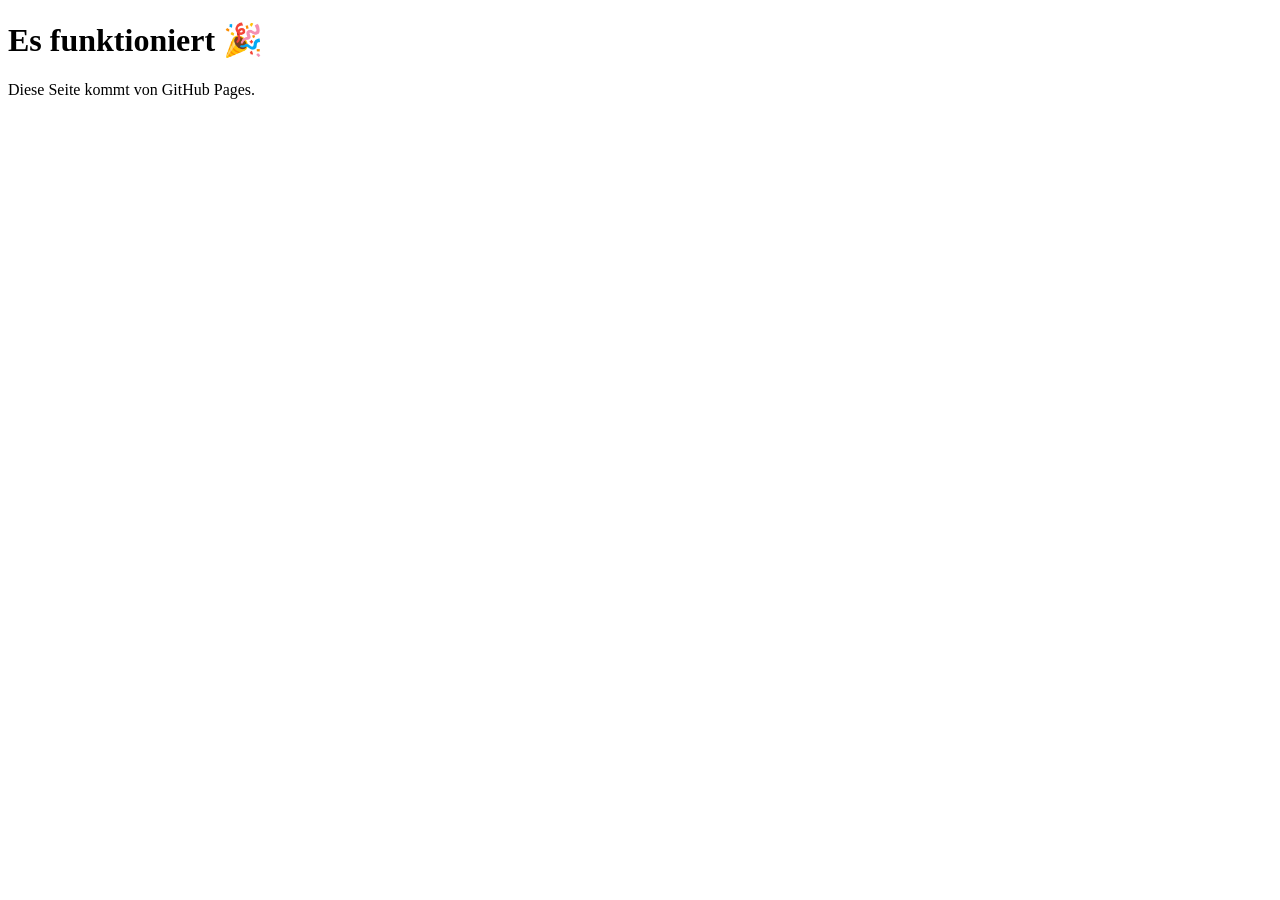
==== index.html @ d81ad11b "Create index.html" ====
<!DOCTYPE html>
<html lang="de">
<head>
  <meta charset="UTF-8">
  <title>Lernland Übungen</title>
</head>
<body>
  <h1>Es funktioniert 🎉</h1>
  <p>Diese Seite kommt von GitHub Pages.</p>
</body>
</html>
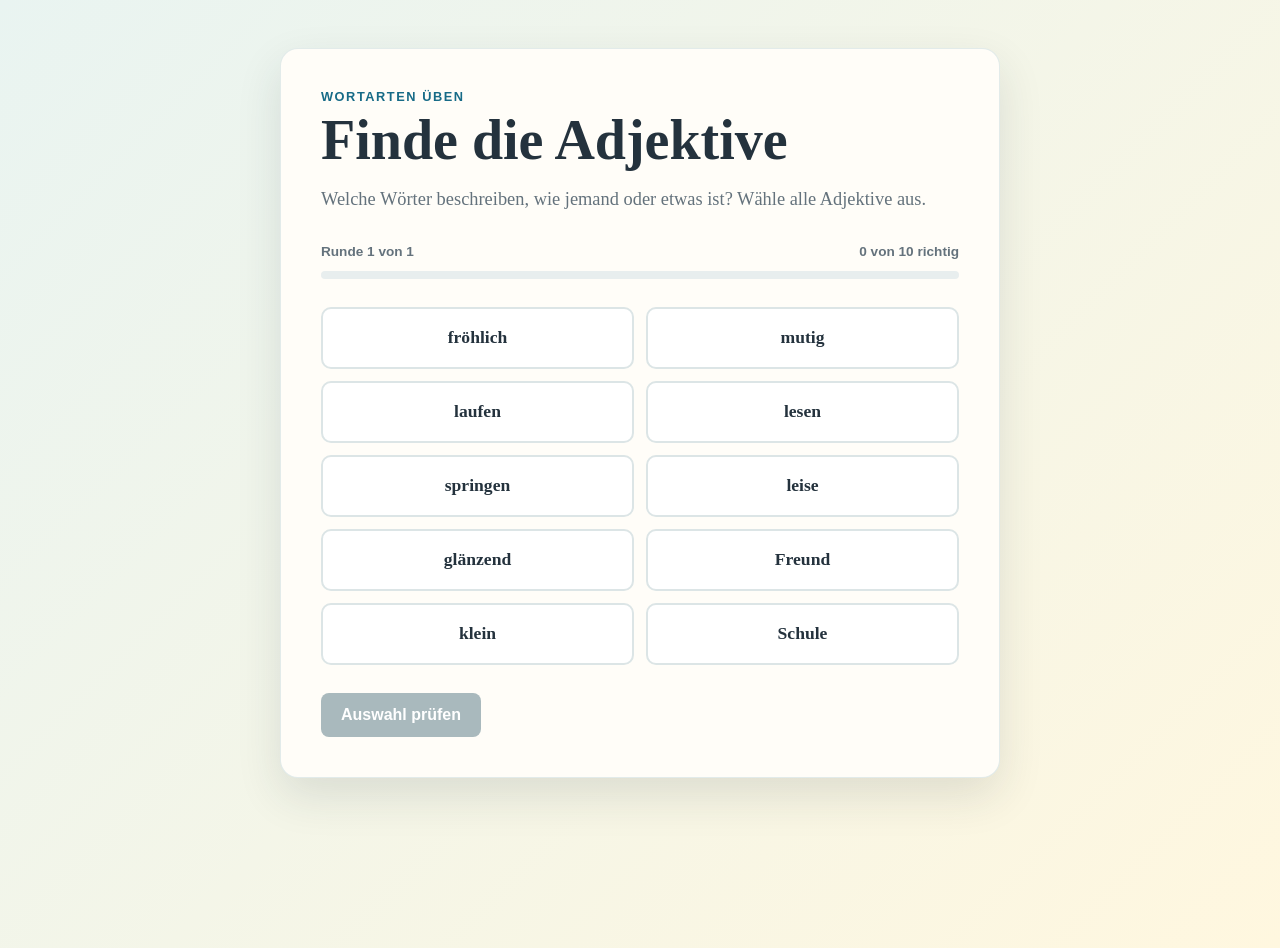
==== commit 0e9d4f56: "Update index.html" ====
--- a/index.html
+++ b/index.html
@@ -2,10 +2,259 @@
 <html lang="de">
 <head>
   <meta charset="UTF-8">
-  <title>Lernland Übungen</title>
+  <meta name="viewport" content="width=device-width, initial-scale=1.0">
+  <title>Adjektive finden | Lernland</title>
+  <style>
+    :root {
+      --ink: #24323d;
+      --muted: #64727c;
+      --paper: #fffdf8;
+      --blue: #176b87;
+      --blue-dark: #0e4c61;
+      --yellow: #ffd166;
+      --green: #237a57;
+      --red: #b64d4d;
+      --line: #dce5e6;
+    }
+
+    * { box-sizing: border-box; }
+
+    body {
+      margin: 0;
+      min-height: 100vh;
+      color: var(--ink);
+      background: linear-gradient(135deg, #e9f4f1, #fff7df);
+      font-family: Georgia, "Times New Roman", serif;
+    }
+
+    main {
+      width: min(720px, calc(100% - 32px));
+      margin: 48px auto;
+      padding: 40px;
+      background: var(--paper);
+      border: 1px solid rgba(23, 107, 135, 0.12);
+      border-radius: 18px;
+      box-shadow: 0 18px 45px rgba(36, 50, 61, 0.12);
+    }
+
+    .eyebrow {
+      margin: 0 0 8px;
+      color: var(--blue);
+      font: 700 0.8rem/1.2 Arial, sans-serif;
+      letter-spacing: 0.12em;
+      text-transform: uppercase;
+    }
+
+    h1 {
+      margin: 0;
+      font-size: clamp(2rem, 6vw, 3.5rem);
+      line-height: 1;
+    }
+
+    .intro {
+      margin: 18px 0 30px;
+      color: var(--muted);
+      font-size: 1.15rem;
+      line-height: 1.5;
+    }
+
+    .progress {
+      display: flex;
+      justify-content: space-between;
+      gap: 16px;
+      margin-bottom: 12px;
+      color: var(--muted);
+      font: 700 0.85rem Arial, sans-serif;
+    }
+
+    .progress-bar {
+      height: 8px;
+      overflow: hidden;
+      background: #e8eeee;
+      border-radius: 10px;
+    }
+
+    .progress-bar span {
+      display: block;
+      width: 0;
+      height: 100%;
+      background: var(--yellow);
+      transition: width 250ms ease;
+    }
+
+    .word-list {
+      display: grid;
+      grid-template-columns: repeat(2, 1fr);
+      gap: 12px;
+      margin: 28px 0;
+    }
+
+    .word {
+      min-height: 62px;
+      padding: 14px 18px;
+      color: var(--ink);
+      background: white;
+      border: 2px solid var(--line);
+      border-radius: 10px;
+      cursor: pointer;
+      font: 700 1.1rem Georgia, "Times New Roman", serif;
+      transition: border-color 150ms ease, background 150ms ease, transform 150ms ease;
+    }
+
+    .word:hover { border-color: var(--blue); transform: translateY(-2px); }
+    .word.selected { color: var(--blue-dark); background: #e5f4f2; border-color: var(--blue); }
+    .word.correct { color: #14563d; background: #e3f5e8; border-color: var(--green); }
+    .word.incorrect { color: #8a3333; background: #fbe8e5; border-color: var(--red); }
+    .word:disabled { cursor: default; }
+    .word:disabled:hover { transform: none; }
+
+    .actions {
+      display: flex;
+      flex-wrap: wrap;
+      align-items: center;
+      gap: 12px;
+    }
+
+    button.action {
+      padding: 13px 20px;
+      color: white;
+      background: var(--blue);
+      border: 0;
+      border-radius: 8px;
+      cursor: pointer;
+      font: 700 1rem Arial, sans-serif;
+    }
+
+    button.action:hover { background: var(--blue-dark); }
+    button.action:disabled { background: #a9b9bd; cursor: not-allowed; }
+
+    #feedback {
+      min-height: 1.5em;
+      margin: 0;
+      font: 700 1rem Arial, sans-serif;
+    }
+
+    #feedback.success { color: var(--green); }
+    #feedback.error { color: var(--red); }
+
+    @media (max-width: 520px) {
+      main { margin: 20px auto; padding: 26px 20px; }
+      .word-list { grid-template-columns: 1fr; }
+    }
+  </style>
 </head>
 <body>
-  <h1>Es funktioniert 🎉</h1>
-  <p>Diese Seite kommt von GitHub Pages.</p>
+  <main>
+    <p class="eyebrow">Wortarten üben</p>
+    <h1>Finde die Adjektive</h1>
+    <p class="intro">Welche Wörter beschreiben, wie jemand oder etwas ist? Wähle alle Adjektive aus.</p>
+
+    <div class="progress">
+      <span id="round-label">Runde 1 von 1</span>
+      <span id="score-label">0 von 10 richtig</span>
+    </div>
+    <div class="progress-bar" aria-hidden="true"><span id="progress-fill"></span></div>
+
+    <section aria-labelledby="word-heading">
+      <h2 id="word-heading" hidden>Wörter auswählen</h2>
+      <div class="word-list" id="word-list"></div>
+    </section>
+
+    <div class="actions">
+      <button class="action" id="check-button" type="button" disabled>Auswahl prüfen</button>
+      <button class="action" id="restart-button" type="button" hidden>Nochmal spielen</button>
+      <p id="feedback" role="status" aria-live="polite"></p>
+    </div>
+  </main>
+
+  <script>
+    const words = [
+      { text: "fröhlich", adjective: true },
+      { text: "laufen", adjective: false },
+      { text: "klein", adjective: true },
+      { text: "Schule", adjective: false },
+      { text: "glänzend", adjective: true },
+      { text: "springen", adjective: false },
+      { text: "mutig", adjective: true },
+      { text: "Freund", adjective: false },
+      { text: "leise", adjective: true },
+      { text: "lesen", adjective: false }
+    ];
+
+    const wordList = document.querySelector("#word-list");
+    const checkButton = document.querySelector("#check-button");
+    const restartButton = document.querySelector("#restart-button");
+    const feedback = document.querySelector("#feedback");
+    const scoreLabel = document.querySelector("#score-label");
+    const progressFill = document.querySelector("#progress-fill");
+    let selectedWords = new Set();
+    let roundWords = [];
+
+    function shuffleWords() {
+      roundWords = [...words];
+      for (let index = roundWords.length - 1; index > 0; index--) {
+        const randomIndex = Math.floor(Math.random() * (index + 1));
+        [roundWords[index], roundWords[randomIndex]] = [roundWords[randomIndex], roundWords[index]];
+      }
+    }
+
+    function renderWords() {
+      wordList.innerHTML = "";
+      roundWords.forEach((word, index) => {
+        const button = document.createElement("button");
+        button.className = "word";
+        button.type = "button";
+        button.textContent = word.text;
+        button.dataset.index = index;
+        button.addEventListener("click", () => {
+          selectedWords.has(index) ? selectedWords.delete(index) : selectedWords.add(index);
+          button.classList.toggle("selected", selectedWords.has(index));
+          checkButton.disabled = selectedWords.size === 0;
+          feedback.textContent = "";
+          feedback.className = "";
+        });
+        wordList.appendChild(button);
+      });
+    }
+
+    function checkAnswers() {
+      const buttons = [...wordList.children];
+      let correct = 0;
+      roundWords.forEach((word, index) => {
+        const isSelected = selectedWords.has(index);
+        const isCorrect = isSelected === word.adjective;
+        buttons[index].disabled = true;
+        buttons[index].classList.remove("selected");
+        buttons[index].classList.add(isCorrect ? "correct" : "incorrect");
+        if (isCorrect) correct++;
+      });
+      scoreLabel.textContent = `${correct} von ${words.length} richtig`;
+      progressFill.style.width = `${correct / words.length * 100}%`;
+      feedback.textContent = correct === words.length
+        ? "Alles richtig! Stark gemacht."
+        : `Du hast ${correct} von ${words.length} Wörtern richtig eingeordnet.`;
+      feedback.className = correct === words.length ? "success" : "error";
+      checkButton.hidden = true;
+      restartButton.hidden = false;
+    }
+
+    function restart() {
+      selectedWords = new Set();
+      shuffleWords();
+      checkButton.hidden = false;
+      checkButton.disabled = true;
+      restartButton.hidden = true;
+      scoreLabel.textContent = "0 von 10 richtig";
+      progressFill.style.width = "0";
+      feedback.textContent = "";
+      feedback.className = "";
+      renderWords();
+    }
+
+    checkButton.addEventListener("click", checkAnswers);
+    restartButton.addEventListener("click", restart);
+    shuffleWords();
+    renderWords();
+  </script>
 </body>
-</html>+</html>
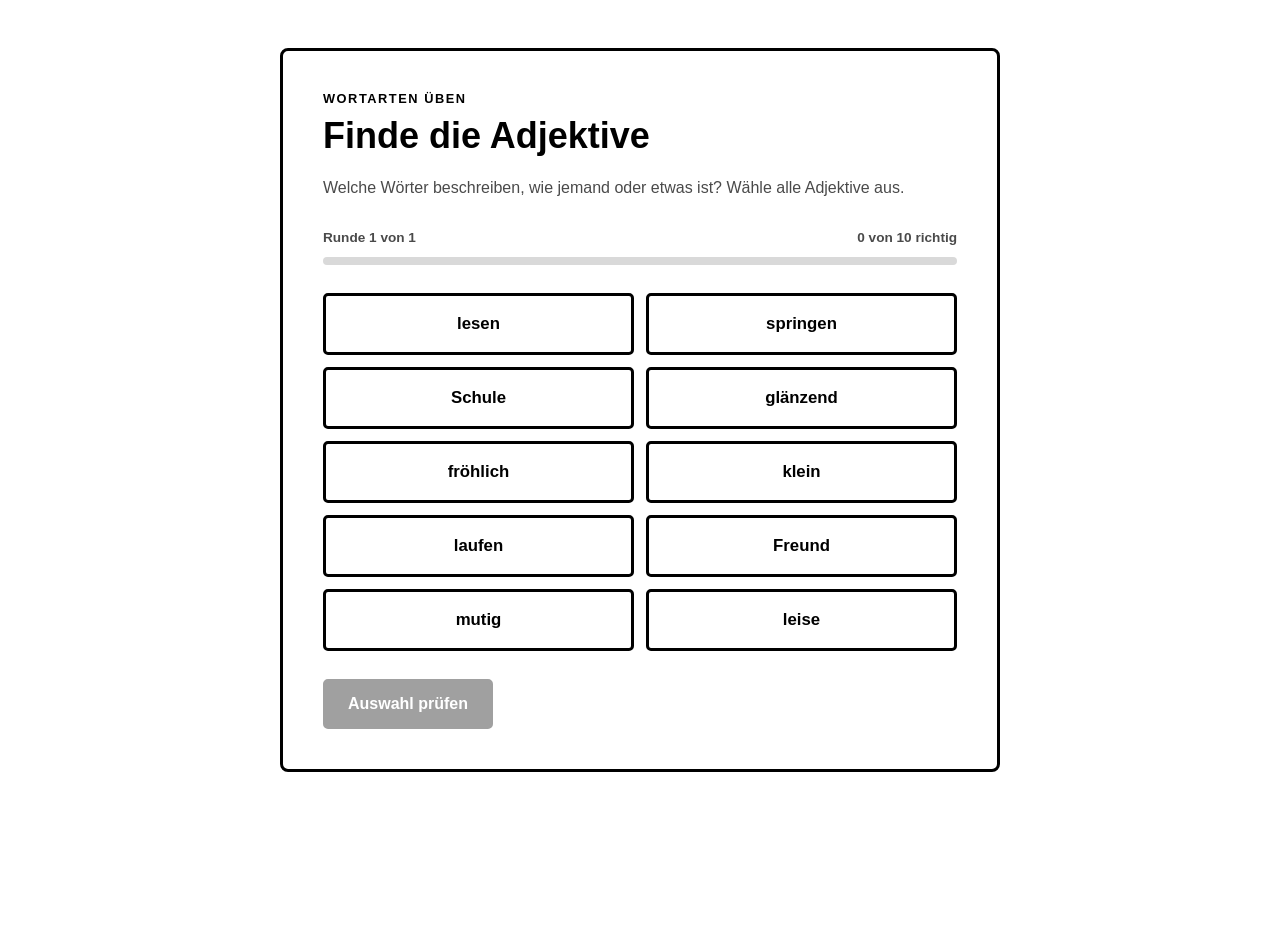
==== commit 2205410b: "puh" ====
--- a/index.html
+++ b/index.html
@@ -4,166 +4,29 @@
   <meta charset="UTF-8">
   <meta name="viewport" content="width=device-width, initial-scale=1.0">
   <title>Adjektive finden | Lernland</title>
-  <style>
-    :root {
-      --ink: #24323d;
-      --muted: #64727c;
-      --paper: #fffdf8;
-      --blue: #176b87;
-      --blue-dark: #0e4c61;
-      --yellow: #ffd166;
-      --green: #237a57;
-      --red: #b64d4d;
-      --line: #dce5e6;
-    }
+  <link rel="stylesheet" href="lernland.css">
+</head>
+<body class="ll-page">
+  <main class="ll-card">
+    <p class="ll-eyebrow">Wortarten üben</p>
+    <h1>Finde die Adjektive</h1>
+    <p class="ll-intro">Welche Wörter beschreiben, wie jemand oder etwas ist? Wähle alle Adjektive aus.</p>
 
-    * { box-sizing: border-box; }
-
-    body {
-      margin: 0;
-      min-height: 100vh;
-      color: var(--ink);
-      background: linear-gradient(135deg, #e9f4f1, #fff7df);
-      font-family: Georgia, "Times New Roman", serif;
-    }
-
-    main {
-      width: min(720px, calc(100% - 32px));
-      margin: 48px auto;
-      padding: 40px;
-      background: var(--paper);
-      border: 1px solid rgba(23, 107, 135, 0.12);
-      border-radius: 18px;
-      box-shadow: 0 18px 45px rgba(36, 50, 61, 0.12);
-    }
-
-    .eyebrow {
-      margin: 0 0 8px;
-      color: var(--blue);
-      font: 700 0.8rem/1.2 Arial, sans-serif;
-      letter-spacing: 0.12em;
-      text-transform: uppercase;
-    }
-
-    h1 {
-      margin: 0;
-      font-size: clamp(2rem, 6vw, 3.5rem);
-      line-height: 1;
-    }
-
-    .intro {
-      margin: 18px 0 30px;
-      color: var(--muted);
-      font-size: 1.15rem;
-      line-height: 1.5;
-    }
-
-    .progress {
-      display: flex;
-      justify-content: space-between;
-      gap: 16px;
-      margin-bottom: 12px;
-      color: var(--muted);
-      font: 700 0.85rem Arial, sans-serif;
-    }
-
-    .progress-bar {
-      height: 8px;
-      overflow: hidden;
-      background: #e8eeee;
-      border-radius: 10px;
-    }
-
-    .progress-bar span {
-      display: block;
-      width: 0;
-      height: 100%;
-      background: var(--yellow);
-      transition: width 250ms ease;
-    }
-
-    .word-list {
-      display: grid;
-      grid-template-columns: repeat(2, 1fr);
-      gap: 12px;
-      margin: 28px 0;
-    }
-
-    .word {
-      min-height: 62px;
-      padding: 14px 18px;
-      color: var(--ink);
-      background: white;
-      border: 2px solid var(--line);
-      border-radius: 10px;
-      cursor: pointer;
-      font: 700 1.1rem Georgia, "Times New Roman", serif;
-      transition: border-color 150ms ease, background 150ms ease, transform 150ms ease;
-    }
-
-    .word:hover { border-color: var(--blue); transform: translateY(-2px); }
-    .word.selected { color: var(--blue-dark); background: #e5f4f2; border-color: var(--blue); }
-    .word.correct { color: #14563d; background: #e3f5e8; border-color: var(--green); }
-    .word.incorrect { color: #8a3333; background: #fbe8e5; border-color: var(--red); }
-    .word:disabled { cursor: default; }
-    .word:disabled:hover { transform: none; }
-
-    .actions {
-      display: flex;
-      flex-wrap: wrap;
-      align-items: center;
-      gap: 12px;
-    }
-
-    button.action {
-      padding: 13px 20px;
-      color: white;
-      background: var(--blue);
-      border: 0;
-      border-radius: 8px;
-      cursor: pointer;
-      font: 700 1rem Arial, sans-serif;
-    }
-
-    button.action:hover { background: var(--blue-dark); }
-    button.action:disabled { background: #a9b9bd; cursor: not-allowed; }
-
-    #feedback {
-      min-height: 1.5em;
-      margin: 0;
-      font: 700 1rem Arial, sans-serif;
-    }
-
-    #feedback.success { color: var(--green); }
-    #feedback.error { color: var(--red); }
-
-    @media (max-width: 520px) {
-      main { margin: 20px auto; padding: 26px 20px; }
-      .word-list { grid-template-columns: 1fr; }
-    }
-  </style>
-</head>
-<body>
-  <main>
-    <p class="eyebrow">Wortarten üben</p>
-    <h1>Finde die Adjektive</h1>
-    <p class="intro">Welche Wörter beschreiben, wie jemand oder etwas ist? Wähle alle Adjektive aus.</p>
-
-    <div class="progress">
+    <div class="ll-progress">
       <span id="round-label">Runde 1 von 1</span>
       <span id="score-label">0 von 10 richtig</span>
     </div>
-    <div class="progress-bar" aria-hidden="true"><span id="progress-fill"></span></div>
+    <div class="ll-progress-bar" aria-hidden="true"><span id="progress-fill"></span></div>
 
     <section aria-labelledby="word-heading">
-      <h2 id="word-heading" hidden>Wörter auswählen</h2>
-      <div class="word-list" id="word-list"></div>
+      <h2 id="word-heading" class="ll-visually-hidden">Wörter auswählen</h2>
+      <div class="ll-grid" id="word-list"></div>
     </section>
 
-    <div class="actions">
-      <button class="action" id="check-button" type="button" disabled>Auswahl prüfen</button>
-      <button class="action" id="restart-button" type="button" hidden>Nochmal spielen</button>
-      <p id="feedback" role="status" aria-live="polite"></p>
+    <div class="ll-actions">
+      <button class="ll-btn" id="check-button" type="button" disabled>Auswahl prüfen</button>
+      <button class="ll-btn ll-btn--ghost" id="restart-button" type="button" hidden>Nochmal spielen</button>
+      <p class="ll-feedback" id="feedback" role="status" aria-live="polite"></p>
     </div>
   </main>
 
@@ -202,16 +65,16 @@
       wordList.innerHTML = "";
       roundWords.forEach((word, index) => {
         const button = document.createElement("button");
-        button.className = "word";
+        button.className = "ll-tile";
         button.type = "button";
         button.textContent = word.text;
         button.dataset.index = index;
         button.addEventListener("click", () => {
           selectedWords.has(index) ? selectedWords.delete(index) : selectedWords.add(index);
-          button.classList.toggle("selected", selectedWords.has(index));
+          button.classList.toggle("is-selected", selectedWords.has(index));
           checkButton.disabled = selectedWords.size === 0;
           feedback.textContent = "";
-          feedback.className = "";
+          feedback.className = "ll-feedback";
         });
         wordList.appendChild(button);
       });
@@ -224,8 +87,8 @@
         const isSelected = selectedWords.has(index);
         const isCorrect = isSelected === word.adjective;
         buttons[index].disabled = true;
-        buttons[index].classList.remove("selected");
-        buttons[index].classList.add(isCorrect ? "correct" : "incorrect");
+        buttons[index].classList.remove("is-selected");
+        buttons[index].classList.add(isCorrect ? "is-correct" : "is-incorrect");
         if (isCorrect) correct++;
       });
       scoreLabel.textContent = `${correct} von ${words.length} richtig`;
@@ -233,7 +96,7 @@
       feedback.textContent = correct === words.length
         ? "Alles richtig! Stark gemacht."
         : `Du hast ${correct} von ${words.length} Wörtern richtig eingeordnet.`;
-      feedback.className = correct === words.length ? "success" : "error";
+      feedback.className = correct === words.length ? "ll-feedback is-success" : "ll-feedback is-error";
       checkButton.hidden = true;
       restartButton.hidden = false;
     }
@@ -247,7 +110,7 @@
       scoreLabel.textContent = "0 von 10 richtig";
       progressFill.style.width = "0";
       feedback.textContent = "";
-      feedback.className = "";
+      feedback.className = "ll-feedback";
       renderWords();
     }
 
--- a/lernland.css
+++ b/lernland.css
@@ -0,0 +1,175 @@
+:root {
+  --ll-ink: #000000;
+  --ll-muted: #4a4a4a;
+  --ll-paper: #ffffff;
+  --ll-page-bg: #ffffff;
+  --ll-line: #000000;
+  --ll-line-soft: #d9d9d9;
+  --ll-accent: #ee5522;
+  --ll-success: #237a57;
+  --ll-success-bg: #e5f4ec;
+  --ll-error: #cf2e2e;
+  --ll-error-bg: #fdeaea;
+  --ll-font-ui: -apple-system, BlinkMacSystemFont, "Segoe UI", Roboto, Oxygen-Sans, Ubuntu, Cantarell, "Helvetica Neue", sans-serif;
+  --ll-border-width: 3px;
+  --ll-radius: 8px;
+  --ll-radius-sm: 5px;
+}
+
+*, *::before, *::after { box-sizing: border-box; }
+
+body.ll-page {
+  margin: 0;
+  min-height: 100vh;
+  color: var(--ll-ink);
+  background: var(--ll-page-bg);
+  font-family: var(--ll-font-ui);
+  font-size: 1.125rem;
+  line-height: 1.5;
+}
+
+.ll-card {
+  width: min(720px, calc(100% - 32px));
+  margin: 48px auto;
+  padding: 40px;
+  background: var(--ll-paper);
+  border: var(--ll-border-width) solid var(--ll-line);
+  border-radius: var(--ll-radius);
+}
+
+.ll-eyebrow {
+  margin: 0 0 8px;
+  color: var(--ll-ink);
+  font: 700 0.8rem/1.2 var(--ll-font-ui);
+  letter-spacing: 0.12em;
+  text-transform: uppercase;
+}
+
+.ll-card h1 {
+  margin: 0;
+  color: var(--ll-ink);
+  font-family: var(--ll-font-ui);
+  font-weight: 700;
+  font-size: clamp(1.75rem, 4vw, 2.25rem);
+  line-height: 1.2;
+}
+
+.ll-intro {
+  margin: 18px 0 30px;
+  color: var(--ll-muted);
+  font-size: 1rem;
+  line-height: 1.5;
+}
+
+.ll-progress {
+  display: flex;
+  justify-content: space-between;
+  gap: 16px;
+  margin-bottom: 12px;
+  color: var(--ll-muted);
+  font: 700 0.85rem var(--ll-font-ui);
+}
+
+.ll-progress-bar {
+  height: 8px;
+  overflow: hidden;
+  background: var(--ll-line-soft);
+  border-radius: 10px;
+}
+
+.ll-progress-bar > span {
+  display: block;
+  width: 0;
+  height: 100%;
+  background: var(--ll-accent);
+  transition: width 250ms ease;
+}
+
+.ll-grid {
+  display: grid;
+  grid-template-columns: repeat(var(--ll-grid-cols, 2), 1fr);
+  gap: 12px;
+  margin: 28px 0;
+}
+
+.ll-tile {
+  min-height: 62px;
+  padding: 14px 18px;
+  color: var(--ll-ink);
+  background: var(--ll-paper);
+  border: var(--ll-border-width) solid var(--ll-line);
+  border-radius: var(--ll-radius-sm);
+  cursor: pointer;
+  font: 700 1.05rem var(--ll-font-ui);
+  transition: transform 0.2s ease, box-shadow 0.2s ease, background 0.2s ease, border-color 0.2s ease;
+}
+
+.ll-tile:hover { transform: scale(1.03); box-shadow: 0 4px 12px rgba(0, 0, 0, 0.15); }
+.ll-tile.is-selected { background: #d4d4d4; border-width: calc(var(--ll-border-width) + 1px); }
+.ll-tile.is-correct { color: var(--ll-success); background: var(--ll-success-bg); border-color: var(--ll-success); }
+.ll-tile.is-incorrect { color: var(--ll-error); background: var(--ll-error-bg); border-color: var(--ll-error); }
+.ll-tile:disabled { cursor: default; }
+.ll-tile:disabled:hover { transform: none; box-shadow: none; }
+
+.ll-actions {
+  display: flex;
+  flex-wrap: wrap;
+  align-items: center;
+  gap: 12px;
+}
+
+.ll-btn {
+  padding: 13px 22px;
+  color: var(--ll-paper);
+  background: var(--ll-ink);
+  border: var(--ll-border-width) solid var(--ll-ink);
+  border-radius: var(--ll-radius-sm);
+  cursor: pointer;
+  font: 700 1rem var(--ll-font-ui);
+}
+
+.ll-btn:hover { background: #262626; }
+.ll-btn:disabled { background: #a0a0a0; border-color: #a0a0a0; cursor: not-allowed; }
+
+.ll-btn--ghost {
+  background: var(--ll-paper);
+  color: var(--ll-ink);
+}
+
+.ll-btn--ghost:hover { background: #f6f6f6; }
+
+.ll-input {
+  padding: 12px 14px;
+  border: var(--ll-border-width) solid var(--ll-line);
+  border-radius: var(--ll-radius-sm);
+  font: inherit;
+  color: var(--ll-ink);
+}
+
+.ll-input:focus { outline: none; background: #f6f6f6; }
+
+.ll-feedback {
+  min-height: 1.5em;
+  margin: 0;
+  font: 700 1rem var(--ll-font-ui);
+}
+
+.ll-feedback.is-success { color: var(--ll-success); }
+.ll-feedback.is-error { color: var(--ll-error); }
+
+.ll-visually-hidden {
+  position: absolute;
+  width: 1px;
+  height: 1px;
+  padding: 0;
+  margin: -1px;
+  overflow: hidden;
+  clip: rect(0, 0, 0, 0);
+  white-space: nowrap;
+  border: 0;
+}
+
+@media (max-width: 520px) {
+  .ll-card { margin: 20px auto; padding: 26px 20px; }
+  .ll-grid { grid-template-columns: 1fr; }
+}
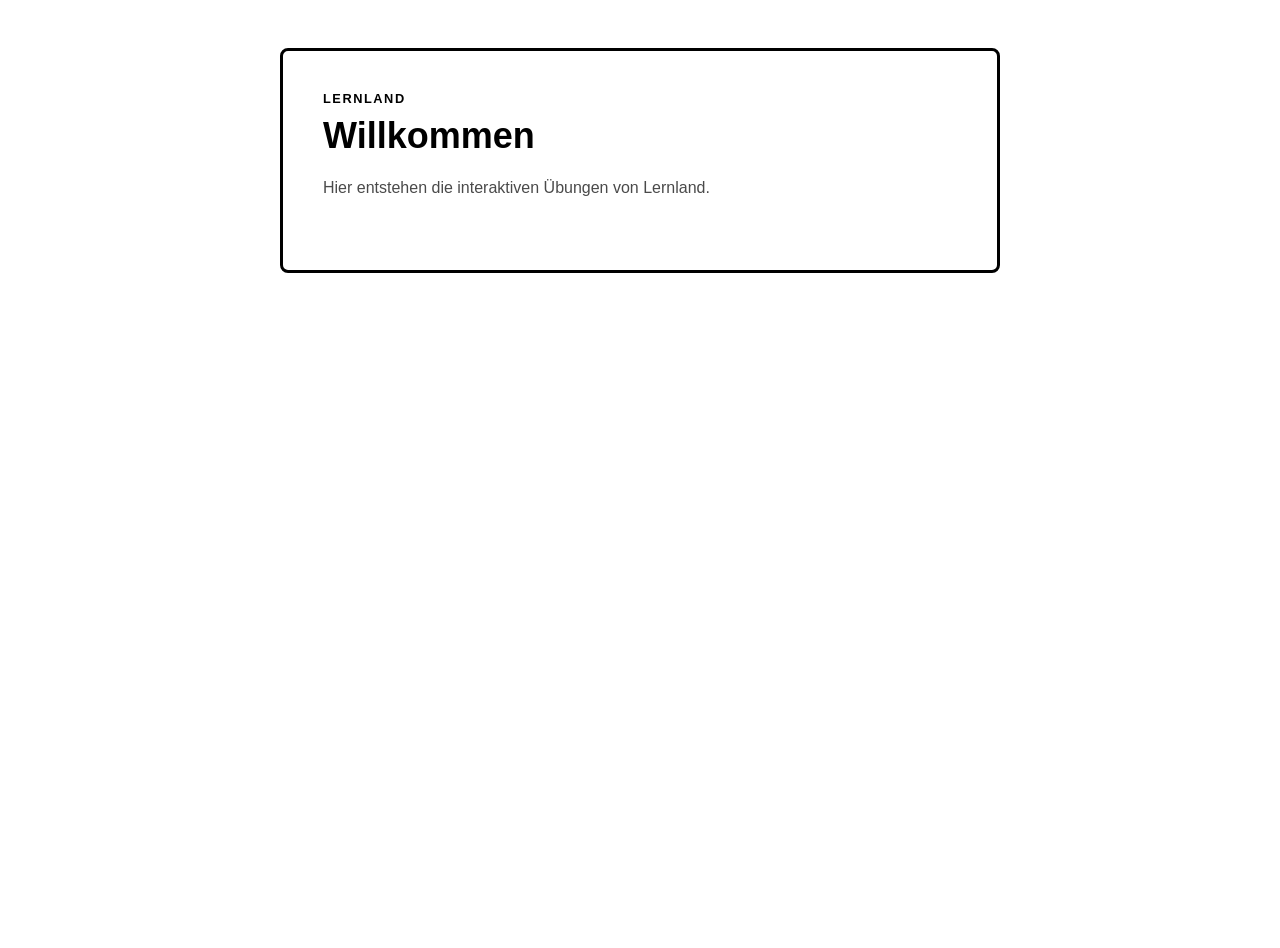
==== commit 19aa7b65: "index verändert & struktur" ====
--- a/index.html
+++ b/index.html
@@ -3,121 +3,14 @@
 <head>
   <meta charset="UTF-8">
   <meta name="viewport" content="width=device-width, initial-scale=1.0">
-  <title>Adjektive finden | Lernland</title>
+  <title>Willkommen | Lernland</title>
   <link rel="stylesheet" href="lernland.css">
 </head>
 <body class="ll-page">
   <main class="ll-card">
-    <p class="ll-eyebrow">Wortarten üben</p>
-    <h1>Finde die Adjektive</h1>
-    <p class="ll-intro">Welche Wörter beschreiben, wie jemand oder etwas ist? Wähle alle Adjektive aus.</p>
-
-    <div class="ll-progress">
-      <span id="round-label">Runde 1 von 1</span>
-      <span id="score-label">0 von 10 richtig</span>
-    </div>
-    <div class="ll-progress-bar" aria-hidden="true"><span id="progress-fill"></span></div>
-
-    <section aria-labelledby="word-heading">
-      <h2 id="word-heading" class="ll-visually-hidden">Wörter auswählen</h2>
-      <div class="ll-grid" id="word-list"></div>
-    </section>
-
-    <div class="ll-actions">
-      <button class="ll-btn" id="check-button" type="button" disabled>Auswahl prüfen</button>
-      <button class="ll-btn ll-btn--ghost" id="restart-button" type="button" hidden>Nochmal spielen</button>
-      <p class="ll-feedback" id="feedback" role="status" aria-live="polite"></p>
-    </div>
+    <p class="ll-eyebrow">Lernland</p>
+    <h1>Willkommen</h1>
+    <p class="ll-intro">Hier entstehen die interaktiven Übungen von Lernland.</p>
   </main>
-
-  <script>
-    const words = [
-      { text: "fröhlich", adjective: true },
-      { text: "laufen", adjective: false },
-      { text: "klein", adjective: true },
-      { text: "Schule", adjective: false },
-      { text: "glänzend", adjective: true },
-      { text: "springen", adjective: false },
-      { text: "mutig", adjective: true },
-      { text: "Freund", adjective: false },
-      { text: "leise", adjective: true },
-      { text: "lesen", adjective: false }
-    ];
-
-    const wordList = document.querySelector("#word-list");
-    const checkButton = document.querySelector("#check-button");
-    const restartButton = document.querySelector("#restart-button");
-    const feedback = document.querySelector("#feedback");
-    const scoreLabel = document.querySelector("#score-label");
-    const progressFill = document.querySelector("#progress-fill");
-    let selectedWords = new Set();
-    let roundWords = [];
-
-    function shuffleWords() {
-      roundWords = [...words];
-      for (let index = roundWords.length - 1; index > 0; index--) {
-        const randomIndex = Math.floor(Math.random() * (index + 1));
-        [roundWords[index], roundWords[randomIndex]] = [roundWords[randomIndex], roundWords[index]];
-      }
-    }
-
-    function renderWords() {
-      wordList.innerHTML = "";
-      roundWords.forEach((word, index) => {
-        const button = document.createElement("button");
-        button.className = "ll-tile";
-        button.type = "button";
-        button.textContent = word.text;
-        button.dataset.index = index;
-        button.addEventListener("click", () => {
-          selectedWords.has(index) ? selectedWords.delete(index) : selectedWords.add(index);
-          button.classList.toggle("is-selected", selectedWords.has(index));
-          checkButton.disabled = selectedWords.size === 0;
-          feedback.textContent = "";
-          feedback.className = "ll-feedback";
-        });
-        wordList.appendChild(button);
-      });
-    }
-
-    function checkAnswers() {
-      const buttons = [...wordList.children];
-      let correct = 0;
-      roundWords.forEach((word, index) => {
-        const isSelected = selectedWords.has(index);
-        const isCorrect = isSelected === word.adjective;
-        buttons[index].disabled = true;
-        buttons[index].classList.remove("is-selected");
-        buttons[index].classList.add(isCorrect ? "is-correct" : "is-incorrect");
-        if (isCorrect) correct++;
-      });
-      scoreLabel.textContent = `${correct} von ${words.length} richtig`;
-      progressFill.style.width = `${correct / words.length * 100}%`;
-      feedback.textContent = correct === words.length
-        ? "Alles richtig! Stark gemacht."
-        : `Du hast ${correct} von ${words.length} Wörtern richtig eingeordnet.`;
-      feedback.className = correct === words.length ? "ll-feedback is-success" : "ll-feedback is-error";
-      checkButton.hidden = true;
-      restartButton.hidden = false;
-    }
-
-    function restart() {
-      selectedWords = new Set();
-      shuffleWords();
-      checkButton.hidden = false;
-      checkButton.disabled = true;
-      restartButton.hidden = true;
-      scoreLabel.textContent = "0 von 10 richtig";
-      progressFill.style.width = "0";
-      feedback.textContent = "";
-      feedback.className = "ll-feedback";
-      renderWords();
-    }
-
-    checkButton.addEventListener("click", checkAnswers);
-    restartButton.addEventListener("click", restart);
-    shuffleWords();
-    renderWords();
-  </script>
 </body>
 </html>
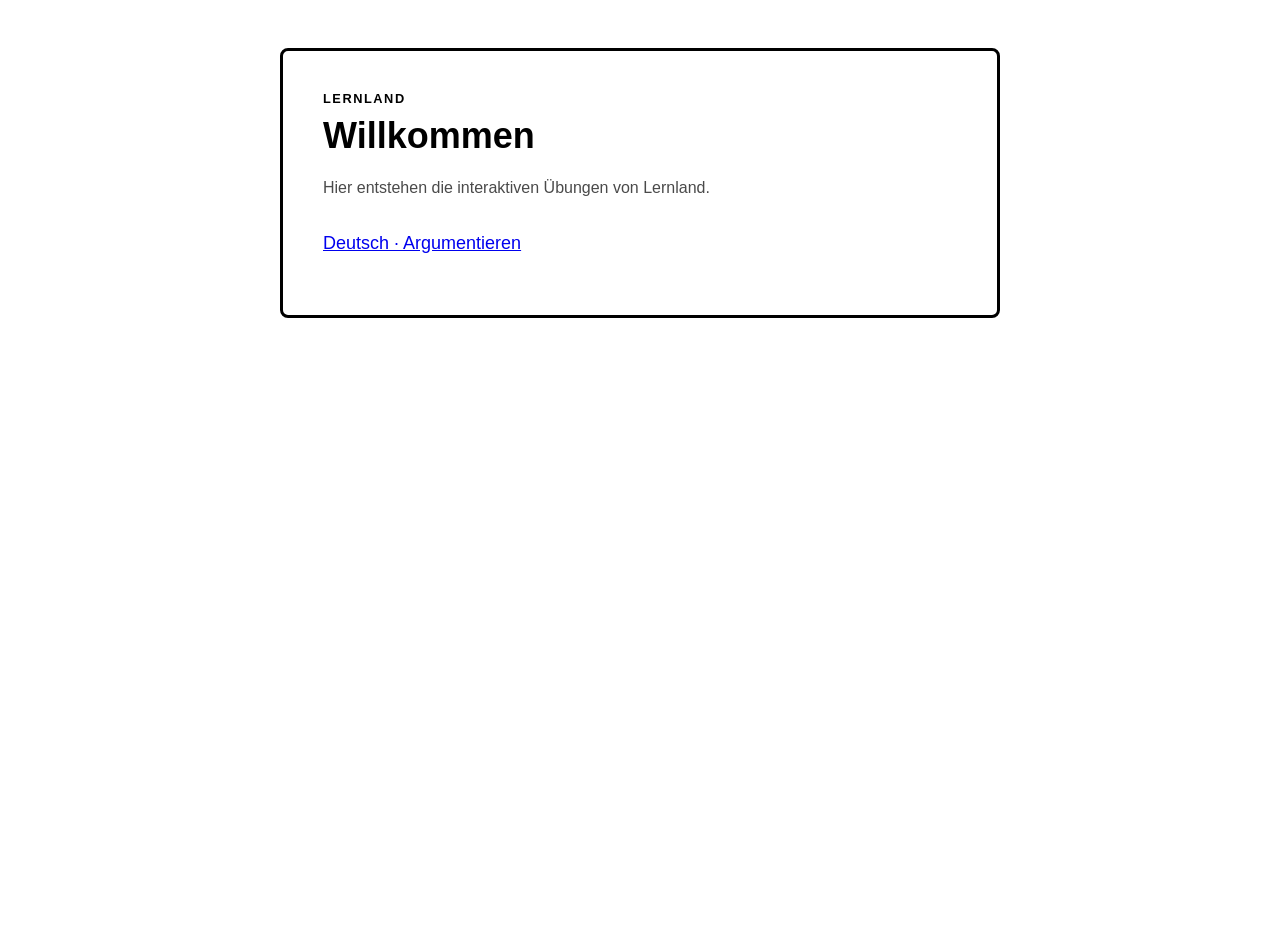
==== commit d4d63579: "Übung" ====
--- a/index.html
+++ b/index.html
@@ -11,6 +11,7 @@
     <p class="ll-eyebrow">Lernland</p>
     <h1>Willkommen</h1>
     <p class="ll-intro">Hier entstehen die interaktiven Übungen von Lernland.</p>
+    <p><a href="Deutsch/Argumentieren/index.html">Deutsch · Argumentieren</a></p>
   </main>
 </body>
 </html>
--- a/lernland.css
+++ b/lernland.css
@@ -10,6 +10,9 @@
   --ll-success-bg: #e5f4ec;
   --ll-error: #cf2e2e;
   --ll-error-bg: #fdeaea;
+  --ll-standpunkt-bg: #f9d6d3;
+  --ll-argument-bg: #cfe2f3;
+  --ll-beispiel-bg: #d2f2e3;
   --ll-font-ui: -apple-system, BlinkMacSystemFont, "Segoe UI", Roboto, Oxygen-Sans, Ubuntu, Cantarell, "Helvetica Neue", sans-serif;
   --ll-border-width: 3px;
   --ll-radius: 8px;
@@ -36,6 +39,8 @@
   border: var(--ll-border-width) solid var(--ll-line);
   border-radius: var(--ll-radius);
 }
+
+.ll-card--wide { width: min(960px, calc(100% - 32px)); }
 
 .ll-eyebrow {
   margin: 0 0 8px;
@@ -156,6 +161,91 @@
 
 .ll-feedback.is-success { color: var(--ll-success); }
 .ll-feedback.is-error { color: var(--ll-error); }
+
+.ll-box {
+  padding: 16px 18px;
+  border: var(--ll-border-width) solid var(--ll-ink);
+  border-radius: 14px;
+  text-align: center;
+}
+
+.ll-box--standpunkt { background: var(--ll-standpunkt-bg); }
+.ll-box--argument { background: var(--ll-argument-bg); }
+.ll-box--beispiel { background: var(--ll-beispiel-bg); }
+
+.ll-box-icon {
+  width: 36px;
+  height: 36px;
+  margin: 0 auto 6px;
+  color: var(--ll-ink);
+}
+
+.ll-box-icon svg { display: block; width: 100%; height: 100%; }
+
+.ll-box-title {
+  margin: 0 0 4px;
+  font-weight: 700;
+  font-size: 1rem;
+}
+
+.ll-box-text {
+  margin: 0;
+  font-size: 0.9rem;
+  line-height: 1.4;
+}
+
+.ll-arrow {
+  text-align: center;
+  font-size: 1.5rem;
+  font-weight: 700;
+  line-height: 1;
+  margin: 2px 0;
+}
+
+.ll-arg-card {
+  position: relative;
+  display: flex;
+  flex-direction: column;
+  gap: 2px;
+  width: 100%;
+  padding: 6px;
+  border: var(--ll-border-width) solid transparent;
+  border-radius: 18px;
+  background: none;
+  cursor: pointer;
+  font: inherit;
+  color: inherit;
+  text-align: inherit;
+  transition: transform 0.2s ease, border-color 0.2s ease, box-shadow 0.2s ease;
+}
+
+.ll-arg-card:hover { transform: scale(1.02); box-shadow: 0 4px 12px rgba(0, 0, 0, 0.15); }
+.ll-arg-card.is-selected { border-color: var(--ll-ink); }
+.ll-arg-card.is-correct { border-color: var(--ll-success); }
+.ll-arg-card.is-incorrect { border-color: var(--ll-error); }
+.ll-arg-card.is-missed { border-style: dashed; border-color: var(--ll-muted); }
+.ll-arg-card:disabled { cursor: default; }
+.ll-arg-card:disabled:hover { transform: none; box-shadow: none; }
+
+.ll-arg-card-badge {
+  position: absolute;
+  top: -10px;
+  right: -10px;
+  width: 28px;
+  height: 28px;
+  border-radius: 50%;
+  border: 2px solid var(--ll-paper);
+  background: var(--ll-ink);
+  color: var(--ll-paper);
+  display: flex;
+  align-items: center;
+  justify-content: center;
+  font-weight: 700;
+}
+
+.ll-arg-card:not(.is-selected) .ll-arg-card-badge { display: none; }
+.ll-arg-card.is-correct .ll-arg-card-badge { background: var(--ll-success); }
+.ll-arg-card.is-incorrect .ll-arg-card-badge { background: var(--ll-error); }
 
 .ll-visually-hidden {
   position: absolute;
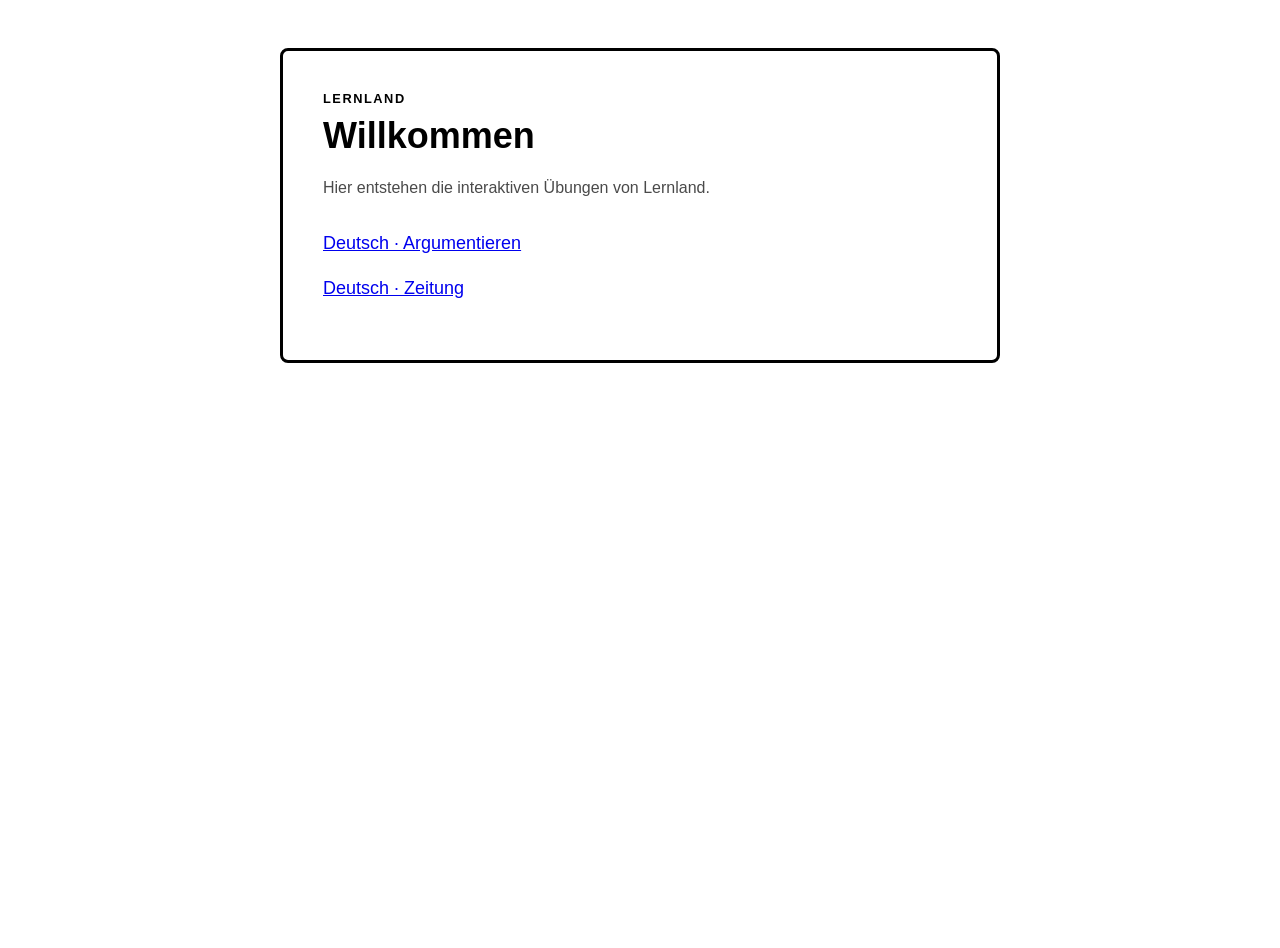
==== commit ad0200ea: "struktur geändert" ====
--- a/index.html
+++ b/index.html
@@ -12,6 +12,7 @@
     <h1>Willkommen</h1>
     <p class="ll-intro">Hier entstehen die interaktiven Übungen von Lernland.</p>
     <p><a href="Deutsch/Argumentieren/index.html">Deutsch · Argumentieren</a></p>
+    <p><a href="Deutsch/Zeitung/index.html">Deutsch · Zeitung</a></p>
   </main>
 </body>
 </html>
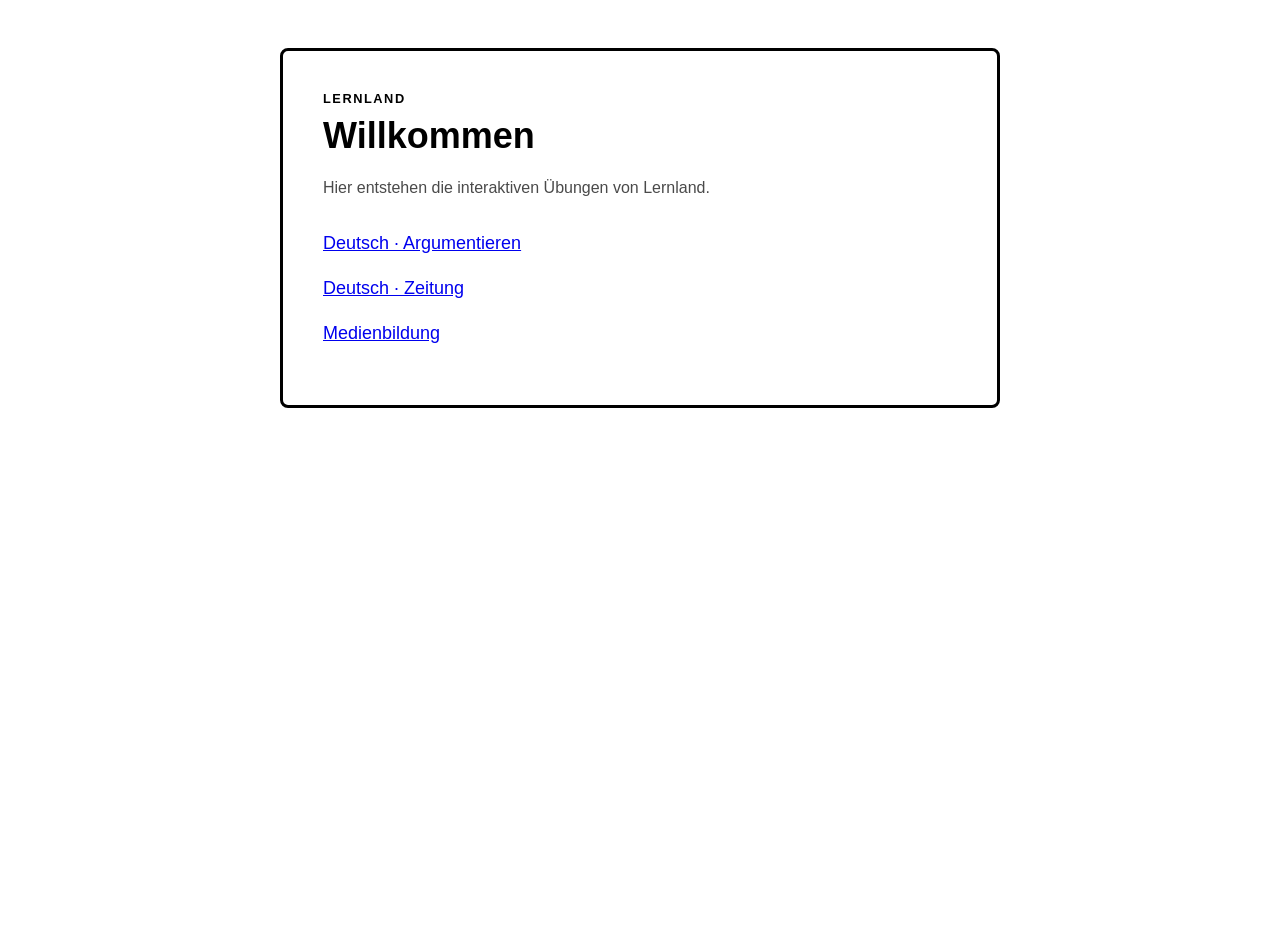
==== commit 9f5f1cf2: "Mausparcours im Lernland-Design ergänzt Neue Übung Medienbildung/Mausparcours auf lernland.css umges" ====
--- a/index.html
+++ b/index.html
@@ -3,7 +3,7 @@
 <head>
   <meta charset="UTF-8">
   <meta name="viewport" content="width=device-width, initial-scale=1.0">
-  <title>Willkommen | Lernland</title>
+  <title>Willkommen im Lernland</title>
   <link rel="stylesheet" href="lernland.css">
 </head>
 <body class="ll-page">
@@ -13,6 +13,7 @@
     <p class="ll-intro">Hier entstehen die interaktiven Übungen von Lernland.</p>
     <p><a href="Deutsch/Argumentieren/index.html">Deutsch · Argumentieren</a></p>
     <p><a href="Deutsch/Zeitung/index.html">Deutsch · Zeitung</a></p>
+    <p><a href="Medienbildung/index.html">Medienbildung</a></p>
   </main>
 </body>
 </html>
